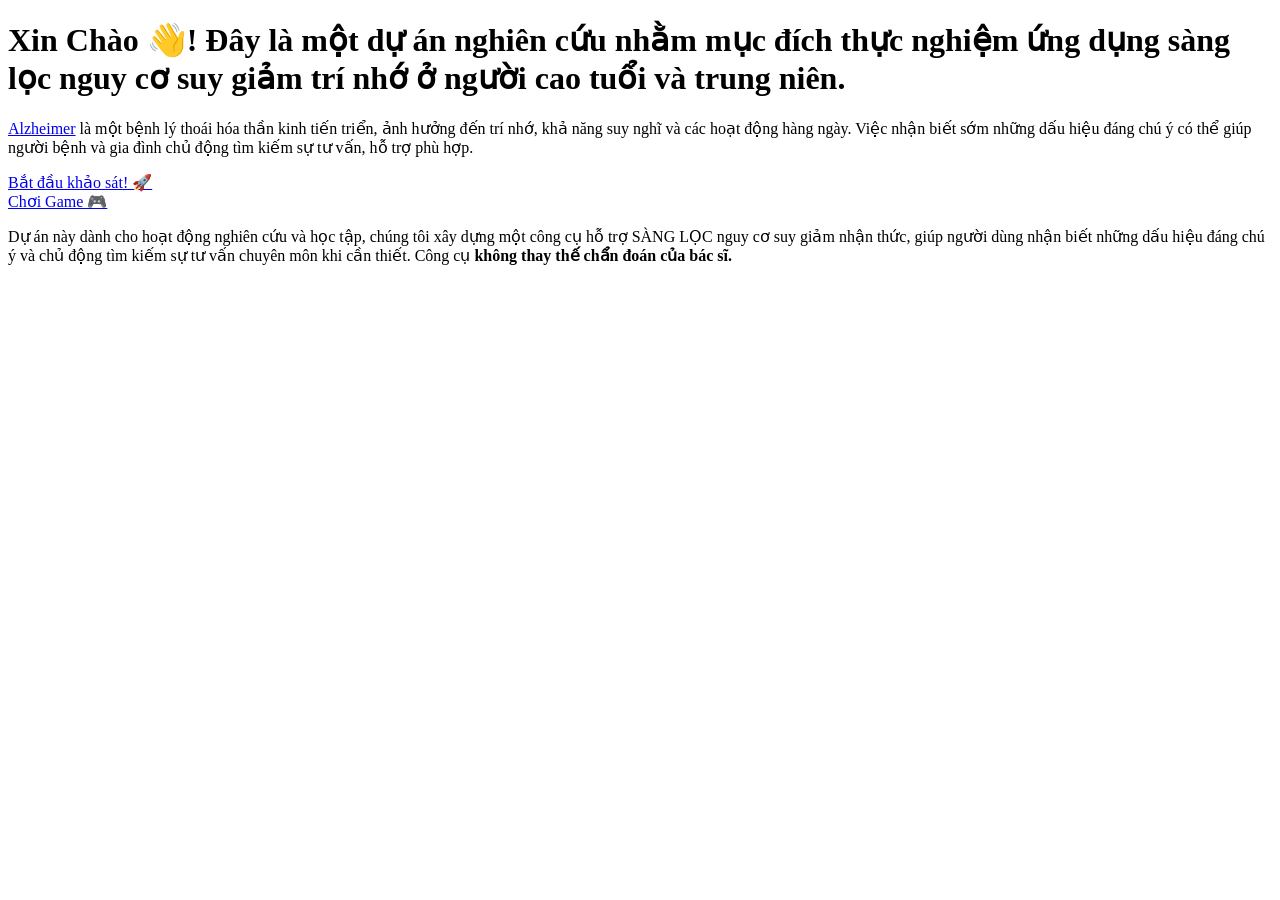
==== index.html @ fdecd872 "Add files via upload" ====
<!DOCTYPE html>
<html>

<head>
    <meta charset="UTF-8">
    <meta name="viewport" content="width=device-width, initial-scale=1.0">
    <title>Website Alzheimer</title>
    <link rel="stylesheet" href="home.css">
</head>

<body>
    <div class="home-card">
        <h1>Xin Chào 👋! Đây là một dự án nghiên cứu nhằm mục đích thực nghiệm ứng dụng sàng lọc nguy cơ suy giảm trí
            nhớ ở người cao tuổi và trung niên.</h1>
        <p><a href="https://www.alz.org/alzheimers-dementia/what-is-alzheimers">Alzheimer</a> là một bệnh lý thoái hóa
            thần kinh tiến triển, ảnh hưởng đến trí nhớ, khả năng suy nghĩ và các hoạt động hàng ngày. Việc nhận biết
            sớm những dấu hiệu đáng chú ý có thể giúp người bệnh và gia đình chủ động tìm kiếm sự tư vấn, hỗ trợ phù
            hợp.</p>
        <a href="survey.html" class="startbtn" id="startsurvey">
            Bắt đầu khảo sát! 🚀
        </a>
        <br>
        <a href="game.html" class="gamebtn">Chơi Game 🎮</a>
        <p>Dự án này dành cho hoạt động nghiên cứu và học tập, chúng tôi xây dựng một công cụ hỗ trợ SÀNG LỌC nguy cơ
            suy giảm nhận thức, giúp người dùng nhận biết những dấu
            hiệu đáng chú ý và chủ động tìm kiếm sự tư vấn chuyên môn khi cần thiết. Công cụ <b>không thay thế chẩn đoán
                của
                bác sĩ.</b>
    </div>
</body>

</html>
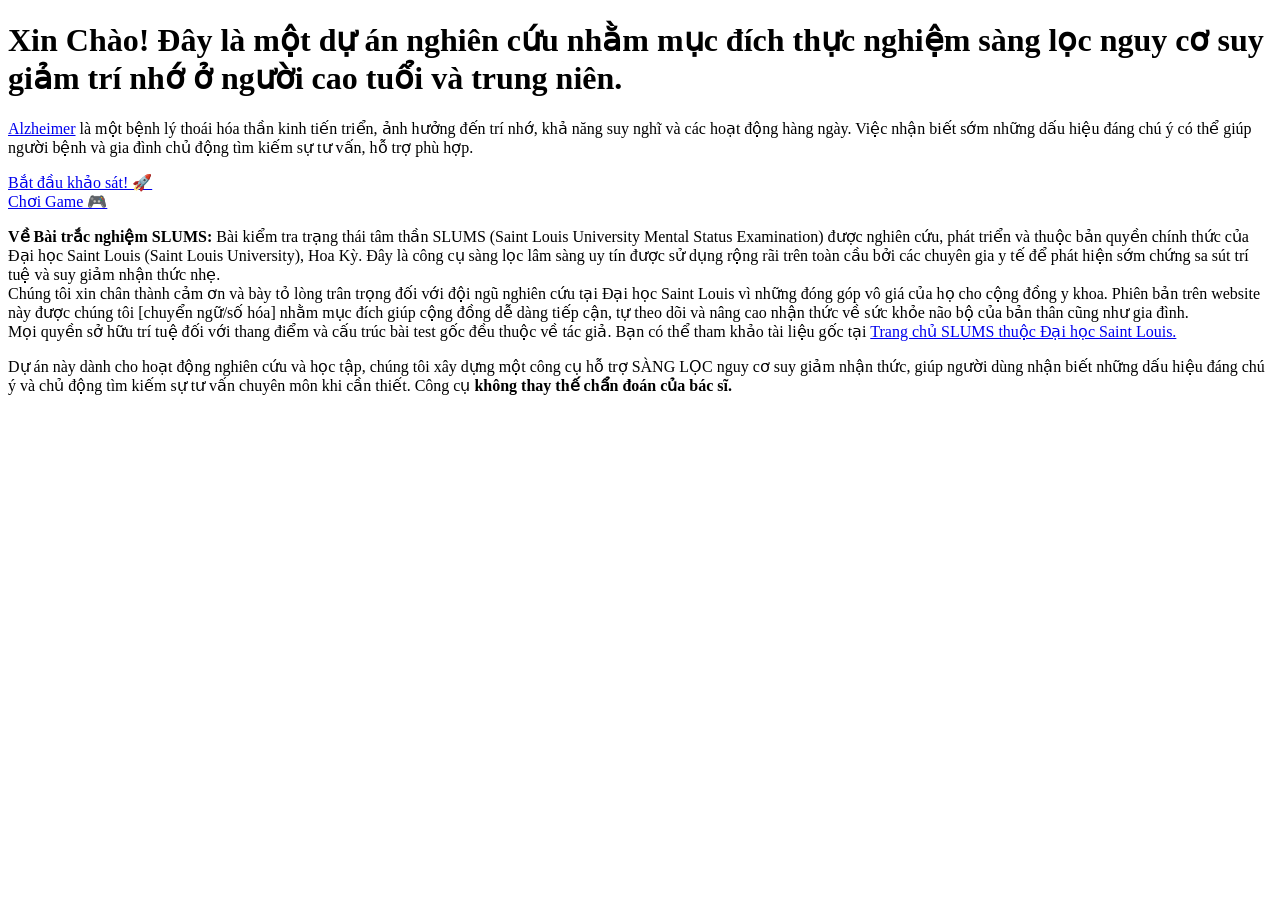
==== commit 95aa5c01: "Add files via upload" ====
--- a/index.html
+++ b/index.html
@@ -10,7 +10,7 @@
 
 <body>
     <div class="home-card">
-        <h1>Xin Chào 👋! Đây là một dự án nghiên cứu nhằm mục đích thực nghiệm ứng dụng sàng lọc nguy cơ suy giảm trí
+        <h1>Xin Chào! Đây là một dự án nghiên cứu nhằm mục đích thực nghiệm sàng lọc nguy cơ suy giảm trí
             nhớ ở người cao tuổi và trung niên.</h1>
         <p><a href="https://www.alz.org/alzheimers-dementia/what-is-alzheimers">Alzheimer</a> là một bệnh lý thoái hóa
             thần kinh tiến triển, ảnh hưởng đến trí nhớ, khả năng suy nghĩ và các hoạt động hàng ngày. Việc nhận biết
@@ -21,6 +21,23 @@
         </a>
         <br>
         <a href="game.html" class="gamebtn">Chơi Game 🎮</a>
+        <br>
+        <p><strong>Về Bài trắc nghiệm SLUMS:</strong>
+            Bài kiểm tra trạng thái tâm thần SLUMS (Saint Louis University Mental Status Examination) được nghiên cứu,
+            phát triển và thuộc bản quyền chính thức của Đại học Saint Louis (Saint Louis University), Hoa Kỳ. Đây là
+            công cụ sàng lọc lâm sàng uy tín được sử dụng rộng rãi trên toàn cầu bởi các chuyên gia y tế để phát hiện
+            sớm chứng sa sút trí tuệ và suy giảm nhận thức nhẹ.
+            <br>
+            Chúng tôi xin chân thành cảm ơn và bày tỏ lòng trân trọng đối với đội ngũ nghiên cứu tại Đại học Saint Louis
+            vì những đóng góp vô giá của họ cho cộng đồng y khoa. Phiên bản trên website này được chúng tôi [chuyển
+            ngữ/số hóa] nhằm mục đích giúp cộng đồng dễ dàng tiếp cận, tự theo dõi và nâng cao nhận thức về sức khỏe não
+            bộ của bản thân cũng như gia đình.
+            <br>
+            Mọi quyền sở hữu trí tuệ đối với thang điểm và cấu trúc bài test gốc đều thuộc về tác giả. Bạn có thể tham
+            khảo tài liệu gốc tại <a
+                href="https://www.slu.edu/medicine/internal-medicine/geriatric-medicine/aging-successfully/mental-status-exam.php">Trang
+                chủ SLUMS thuộc Đại học Saint Louis.</a>
+        </p>
         <p>Dự án này dành cho hoạt động nghiên cứu và học tập, chúng tôi xây dựng một công cụ hỗ trợ SÀNG LỌC nguy cơ
             suy giảm nhận thức, giúp người dùng nhận biết những dấu
             hiệu đáng chú ý và chủ động tìm kiếm sự tư vấn chuyên môn khi cần thiết. Công cụ <b>không thay thế chẩn đoán
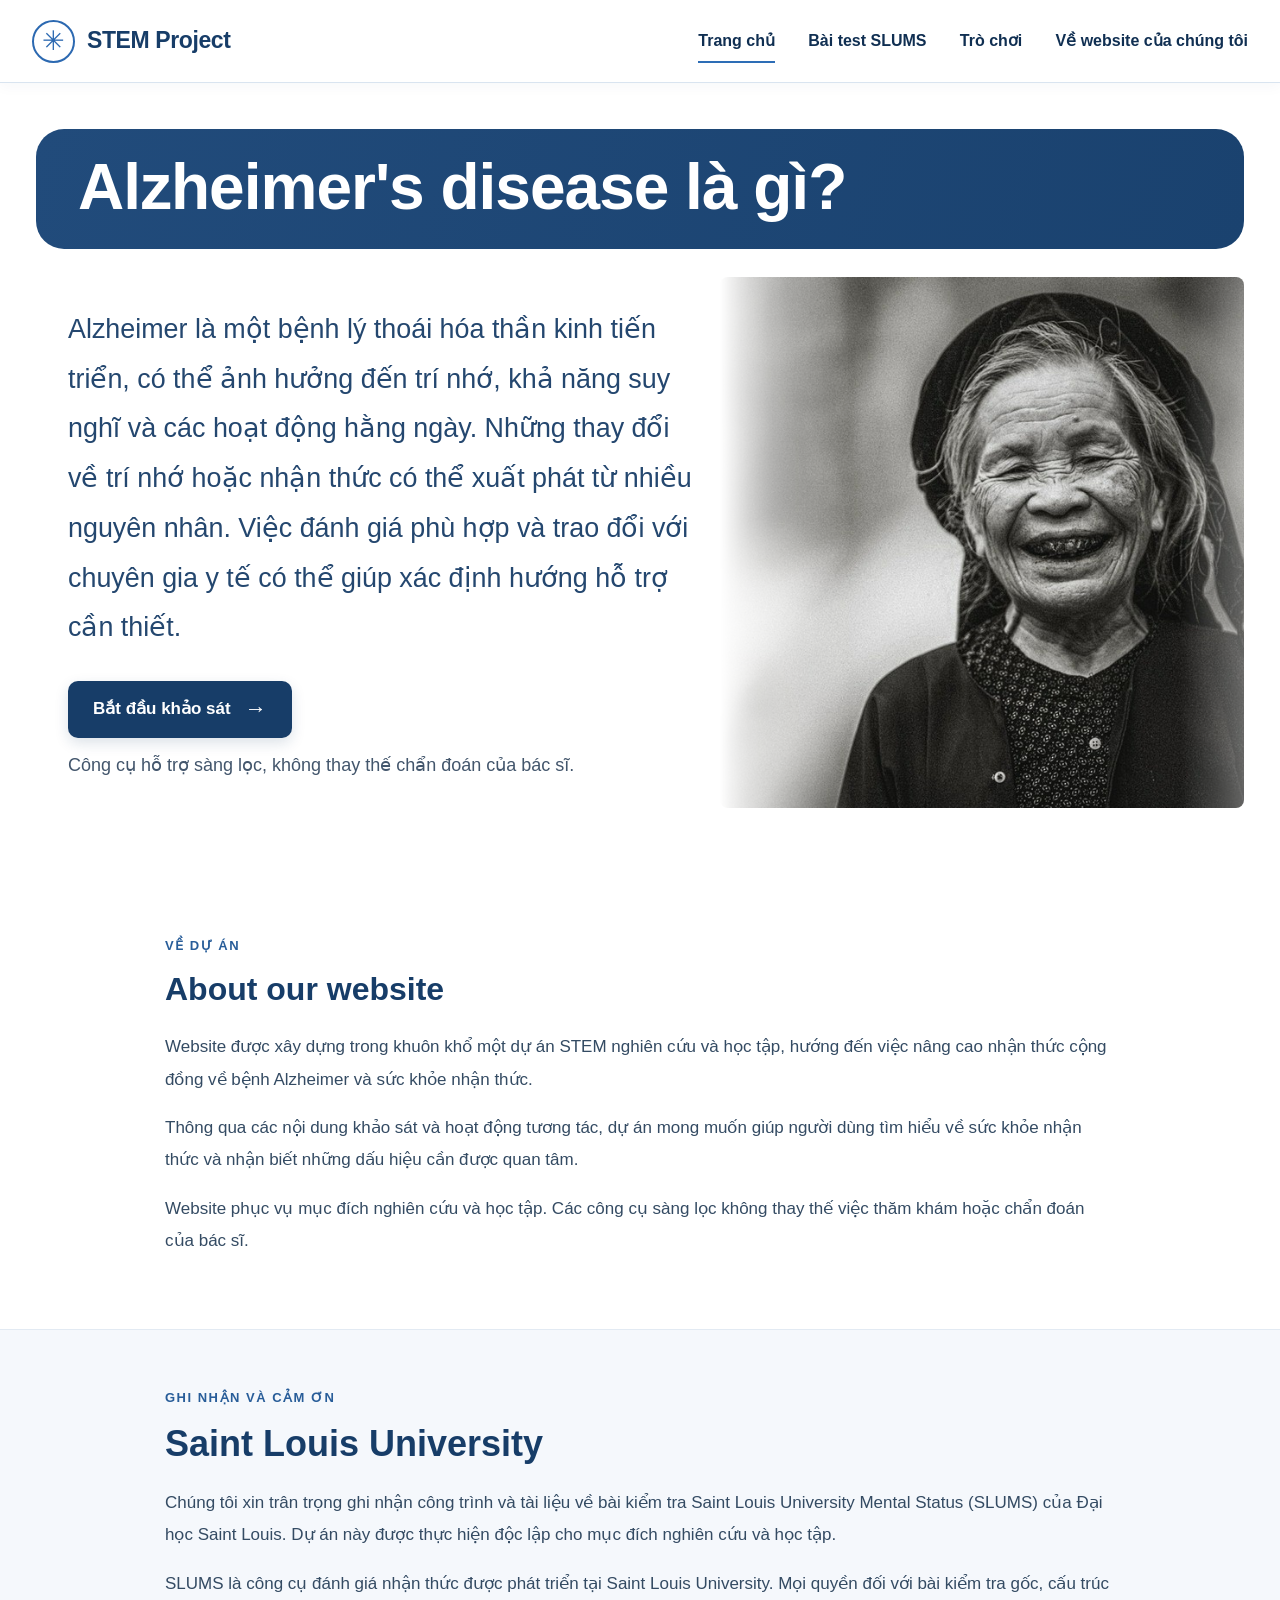
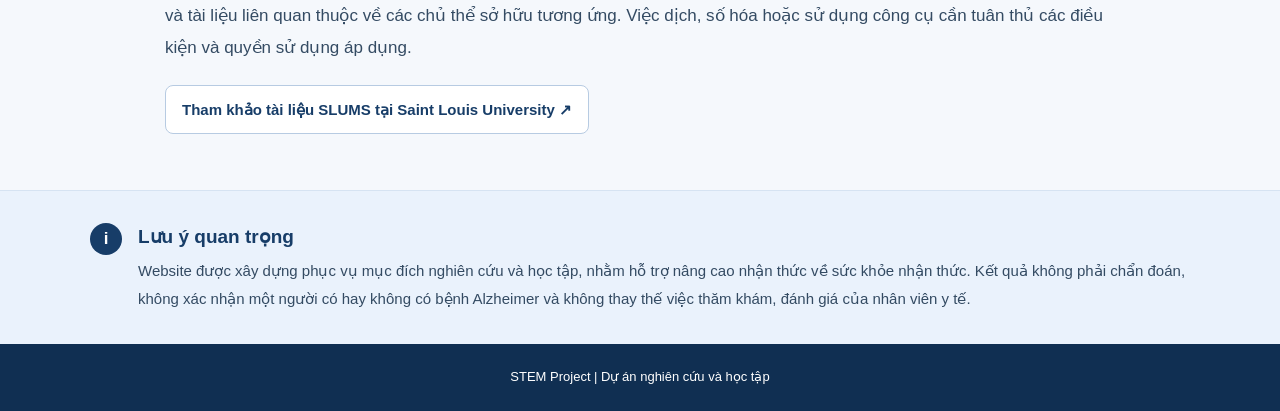
==== commit d16ef03e: "Add files via upload" ====
--- a/index.html
+++ b/index.html
@@ -1,49 +1,160 @@
-<!DOCTYPE html>
-<html>
-
-<head>
-    <meta charset="UTF-8">
-    <meta name="viewport" content="width=device-width, initial-scale=1.0">
-    <title>Website Alzheimer</title>
-    <link rel="stylesheet" href="home.css">
-</head>
-
-<body>
-    <div class="home-card">
-        <h1>Xin Chào! Đây là một dự án nghiên cứu nhằm mục đích thực nghiệm sàng lọc nguy cơ suy giảm trí
-            nhớ ở người cao tuổi và trung niên.</h1>
-        <p><a href="https://www.alz.org/alzheimers-dementia/what-is-alzheimers">Alzheimer</a> là một bệnh lý thoái hóa
-            thần kinh tiến triển, ảnh hưởng đến trí nhớ, khả năng suy nghĩ và các hoạt động hàng ngày. Việc nhận biết
-            sớm những dấu hiệu đáng chú ý có thể giúp người bệnh và gia đình chủ động tìm kiếm sự tư vấn, hỗ trợ phù
-            hợp.</p>
-        <a href="survey.html" class="startbtn" id="startsurvey">
-            Bắt đầu khảo sát! 🚀
-        </a>
-        <br>
-        <a href="game.html" class="gamebtn">Chơi Game 🎮</a>
-        <br>
-        <p><strong>Về Bài trắc nghiệm SLUMS:</strong>
-            Bài kiểm tra trạng thái tâm thần SLUMS (Saint Louis University Mental Status Examination) được nghiên cứu,
-            phát triển và thuộc bản quyền chính thức của Đại học Saint Louis (Saint Louis University), Hoa Kỳ. Đây là
-            công cụ sàng lọc lâm sàng uy tín được sử dụng rộng rãi trên toàn cầu bởi các chuyên gia y tế để phát hiện
-            sớm chứng sa sút trí tuệ và suy giảm nhận thức nhẹ.
-            <br>
-            Chúng tôi xin chân thành cảm ơn và bày tỏ lòng trân trọng đối với đội ngũ nghiên cứu tại Đại học Saint Louis
-            vì những đóng góp vô giá của họ cho cộng đồng y khoa. Phiên bản trên website này được chúng tôi [chuyển
-            ngữ/số hóa] nhằm mục đích giúp cộng đồng dễ dàng tiếp cận, tự theo dõi và nâng cao nhận thức về sức khỏe não
-            bộ của bản thân cũng như gia đình.
-            <br>
-            Mọi quyền sở hữu trí tuệ đối với thang điểm và cấu trúc bài test gốc đều thuộc về tác giả. Bạn có thể tham
-            khảo tài liệu gốc tại <a
-                href="https://www.slu.edu/medicine/internal-medicine/geriatric-medicine/aging-successfully/mental-status-exam.php">Trang
-                chủ SLUMS thuộc Đại học Saint Louis.</a>
-        </p>
-        <p>Dự án này dành cho hoạt động nghiên cứu và học tập, chúng tôi xây dựng một công cụ hỗ trợ SÀNG LỌC nguy cơ
-            suy giảm nhận thức, giúp người dùng nhận biết những dấu
-            hiệu đáng chú ý và chủ động tìm kiếm sự tư vấn chuyên môn khi cần thiết. Công cụ <b>không thay thế chẩn đoán
-                của
-                bác sĩ.</b>
-    </div>
-</body>
-
+<!DOCTYPE html>
+<html lang="vi">
+
+<head>
+    <meta charset="UTF-8">
+    <meta name="viewport" content="width=device-width, initial-scale=1.0">
+    <meta name="theme-color" content="#173D68">
+    <title>STEM Project | Alzheimer</title>
+    <link rel="stylesheet" href="home.css">
+</head>
+
+<body>
+    <header class="site-header">
+        <div class="nav-container">
+            <a class="brand" href="index.html" aria-label="STEM Project - Trang chủ">
+                <span class="brand-icon" aria-hidden="true">✳</span>
+                <span class="brand-name">STEM Project</span>
+            </a>
+
+            <button class="menu-toggle" id="menuToggle" type="button" aria-expanded="false" aria-controls="mainNav">
+                <span class="menu-icon" aria-hidden="true">
+                    <span></span><span></span><span></span>
+                </span>
+                <span>MENU</span>
+            </button>
+
+            <nav class="main-nav" id="mainNav" aria-label="Điều hướng chính">
+                <a class="nav-link active" href="index.html">Trang chủ</a>
+                <a class="nav-link" href="survey.html">Bài test SLUMS</a>
+                <a class="nav-link" href="game.html">Trò chơi</a>
+                <a class="nav-link" href="#about">Về website của chúng tôi</a>
+            </nav>
+        </div>
+    </header>
+
+    <main>
+        <section class="intro-section" aria-labelledby="alzheimer-title">
+            <h1 class="title-band" id="alzheimer-title">Alzheimer's disease là gì?</h1>
+
+            <div class="intro-grid">
+                <div class="intro">
+                    <p>
+                        Alzheimer là một bệnh lý thoái hóa thần kinh tiến triển, có thể ảnh hưởng
+                        đến trí nhớ, khả năng suy nghĩ và các hoạt động hằng ngày. Những thay đổi
+                        về trí nhớ hoặc nhận thức có thể xuất phát từ nhiều nguyên nhân.
+                        Việc đánh giá phù hợp và trao đổi với chuyên gia y tế có thể giúp xác định
+                        hướng hỗ trợ cần thiết.
+                    </p>
+
+                    <a href="survey.html" class="start-btn" id="startsurvey">
+                        Bắt đầu khảo sát <span aria-hidden="true">→</span>
+                    </a>
+                    <p class="button-note">
+                        Công cụ hỗ trợ sàng lọc, không thay thế chẩn đoán của bác sĩ.
+                    </p>
+                </div>
+
+                <div class="intro-image-wrap">
+                    <img class="intro-image" src="nguoi-gia-old-man.jpg">
+                </div>
+            </div>
+        </section>
+
+        <section class="about-section" id="about">
+            <div class="section-inner">
+                <p class="eyebrow">VỀ DỰ ÁN</p>
+
+                <h2>About our website</h2>
+
+                <p>
+                    Website được xây dựng trong khuôn khổ một dự án STEM nghiên cứu
+                    và học tập, hướng đến việc nâng cao nhận thức cộng đồng về bệnh
+                    Alzheimer và sức khỏe nhận thức.
+                </p>
+
+                <p>
+                    Thông qua các nội dung khảo sát và hoạt động tương tác, dự án
+                    mong muốn giúp người dùng tìm hiểu về sức khỏe nhận thức và
+                    nhận biết những dấu hiệu cần được quan tâm.
+                </p>
+
+                <p>
+                    Website phục vụ mục đích nghiên cứu và học tập. Các công cụ
+                    sàng lọc không thay thế việc thăm khám hoặc chẩn đoán của bác sĩ.
+                </p>
+            </div>
+        </section>
+
+        <section class="acknowledgment-section">
+            <div class="section-inner">
+                <p class="eyebrow">GHI NHẬN VÀ CẢM ƠN</p>
+                <h2>Saint Louis University</h2>
+                <p>
+                    Chúng tôi xin trân trọng ghi nhận công trình và tài liệu về bài kiểm tra
+                    Saint Louis University Mental Status (SLUMS) của Đại học Saint Louis.
+                    Dự án này được thực hiện độc lập cho mục đích nghiên cứu và học tập.
+                </p>
+                <p>
+                    SLUMS là công cụ đánh giá nhận thức được phát triển tại Saint Louis University.
+                    Mọi quyền đối với bài kiểm tra gốc, cấu trúc và tài liệu liên quan thuộc về
+                    các chủ thể sở hữu tương ứng. Việc dịch, số hóa hoặc sử dụng công cụ cần tuân
+                    thủ các điều kiện và quyền sử dụng áp dụng.
+                </p>
+                <a class="source-link"
+                    href="https://www.slu.edu/medicine/internal-medicine/geriatric-medicine/aging-successfully/mental-status-exam.php"
+                    target="_blank" rel="noopener noreferrer">
+                    Tham khảo tài liệu SLUMS tại Saint Louis University ↗
+                </a>
+            </div>
+        </section>
+
+        <section class="disclaimer-section">
+            <div class="disclaimer-inner">
+                <span class="disclaimer-mark" aria-hidden="true">i</span>
+                <div>
+                    <h2>Lưu ý quan trọng</h2>
+                    <p>
+                        Website được xây dựng phục vụ mục đích nghiên cứu và học tập, nhằm hỗ trợ
+                        nâng cao nhận thức về sức khỏe nhận thức. Kết quả không phải chẩn đoán,
+                        không xác nhận một người có hay không có bệnh Alzheimer và không thay thế
+                        việc thăm khám, đánh giá của nhân viên y tế.
+                    </p>
+                </div>
+            </div>
+        </section>
+    </main>
+
+    <footer class="site-footer">
+        <p>STEM Project | Dự án nghiên cứu và học tập</p>
+    </footer>
+
+    <script>
+        const menuToggle = document.getElementById("menuToggle");
+        const mainNav = document.getElementById("mainNav");
+
+        menuToggle.addEventListener("click", () => {
+            const isOpen = menuToggle.getAttribute("aria-expanded") === "true";
+            menuToggle.setAttribute("aria-expanded", String(!isOpen));
+            mainNav.classList.toggle("active", !isOpen);
+        });
+
+        // Đóng menu sau khi chọn mục trên điện thoại.
+        mainNav.querySelectorAll("a").forEach((link) => {
+            link.addEventListener("click", () => {
+                menuToggle.setAttribute("aria-expanded", "false");
+                mainNav.classList.remove("active");
+            });
+        });
+
+        // Nếu cửa sổ được phóng rộng lại, đặt menu về trạng thái mặc định.
+        window.addEventListener("resize", () => {
+            if (window.innerWidth > 768) {
+                menuToggle.setAttribute("aria-expanded", "false");
+                mainNav.classList.remove("active");
+            }
+        });
+    </script>
+</body>
+
 </html>
--- a/home.css
+++ b/home.css
@@ -0,0 +1,665 @@
+.home-card p a {
+    display: inline;
+    line-height: inherit;
+}
+
+* {
+    margin: 0;
+    padding: 0;
+    box-sizing: border-box;
+}
+
+:root {
+    --navy: #173D68;
+    --navy-dark: #102F52;
+    --blue: #285D99;
+    --pale-blue: #EAF3FC;
+    --text: #24476F;
+    --muted: #43566C;
+    --border: #D9E4F0;
+    --white: #FFFFFF;
+}
+
+html {
+    scroll-behavior: smooth;
+    scroll-padding-top: 90px;
+}
+
+body {
+    min-height: 100vh;
+    font-family: "Segoe UI", Arial, sans-serif;
+    font-size: 17px;
+    line-height: 1.8;
+    color: var(--text);
+    background: #FFFFFF;
+    -webkit-text-size-adjust: 100%;
+}
+
+a {
+    color: inherit;
+}
+
+.site-header {
+    position: sticky;
+    top: 0;
+    z-index: 1000;
+    background: rgba(255, 255, 255, 0.97);
+    border-bottom: 1px solid var(--border);
+    box-shadow: 0 3px 14px rgba(23, 61, 104, 0.04);
+}
+
+.nav-container {
+    max-width: 1320px;
+    min-height: 82px;
+    margin: 0 auto;
+    padding: 12px 32px;
+    display: flex;
+    align-items: center;
+    justify-content: space-between;
+    gap: 25px;
+}
+
+.brand {
+    display: inline-flex;
+    align-items: center;
+    gap: 12px;
+    flex-shrink: 0;
+    text-decoration: none;
+    color: var(--navy);
+}
+
+.brand-icon {
+    width: 43px;
+    height: 43px;
+    display: grid;
+    place-items: center;
+    border: 2px solid #2C69B1;
+    border-radius: 50%;
+    color: #2C69B1;
+    font-size: 27px;
+    line-height: 1;
+}
+
+.brand-name {
+    font-size: 23px;
+    font-weight: 750;
+    letter-spacing: -0.4px;
+}
+
+.main-nav {
+    display: flex;
+    align-items: center;
+    justify-content: center;
+    gap: clamp(16px, 2.6vw, 38px);
+}
+
+.nav-link {
+    position: relative;
+    display: inline-flex;
+    align-items: center;
+    min-height: 44px;
+    color: var(--navy-dark);
+    font-size: 16px;
+    font-weight: 600;
+    text-decoration: none;
+    white-space: nowrap;
+}
+
+.nav-link::after {
+    content: "";
+    position: absolute;
+    bottom: 0;
+    left: 0;
+    width: 0;
+    height: 2px;
+    background: #2D6DB6;
+    transition: width 0.2s ease;
+}
+
+.nav-link:hover::after,
+.nav-link.active::after {
+    width: 100%;
+}
+
+.menu-toggle {
+    display: none;
+    align-items: center;
+    justify-content: center;
+    gap: 10px;
+    min-height: 46px;
+    padding: 8px 15px;
+    border: 1px solid #AFC5E0;
+    border-radius: 28px;
+    background: #FFFFFF;
+    color: var(--navy);
+    font-size: 15px;
+    font-weight: 700;
+    cursor: pointer;
+}
+
+.menu-icon {
+    width: 20px;
+    display: flex;
+    flex-direction: column;
+    gap: 5px;
+}
+
+.menu-icon span {
+    display: block;
+    width: 20px;
+    height: 2px;
+    border-radius: 2px;
+    background: var(--navy);
+    transition: transform 0.2s ease, opacity 0.2s ease;
+}
+
+.menu-toggle[aria-expanded="true"] .menu-icon span:first-child {
+    transform: translateY(7px) rotate(45deg);
+}
+
+.menu-toggle[aria-expanded="true"] .menu-icon span:nth-child(2) {
+    opacity: 0;
+}
+
+.menu-toggle[aria-expanded="true"] .menu-icon span:last-child {
+    transform: translateY(-7px) rotate(-45deg);
+}
+
+/* Thanh tiêu đề độc lập, trải dài gần hết chiều ngang */
+.intro-section {
+    max-width: 1440px;
+    margin: 0 auto;
+    padding: 46px 36px 70px;
+}
+
+.title-band {
+    width: 100%;
+    margin: 0 auto 28px;
+    padding: 18px 42px 22px;
+    border-radius: 28px;
+    background: linear-gradient(110deg, #214B7B, #1A426F);
+    color: #FFFFFF;
+    font-size: clamp(34px, 5vw, 66px);
+    font-weight: 750;
+    line-height: 1.25;
+    letter-spacing: -1px;
+    overflow-wrap: anywhere;
+}
+
+/* Nội dung và ảnh nằm dưới thanh tiêu đề */
+.intro-grid {
+    display: grid;
+    grid-template-columns: minmax(0, 1.2fr) minmax(0, 0.95fr);
+    align-items: center;
+    gap: 22px;
+}
+
+.intro {
+    position: relative;
+    z-index: 2;
+    padding: 28px 0 28px 32px;
+}
+
+.intro>p:first-child {
+    max-width: 760px;
+    color: var(--text);
+    font-size: clamp(19px, 2.1vw, 27px);
+    line-height: 1.85;
+}
+
+.start-btn {
+    display: inline-flex;
+    align-items: center;
+    justify-content: center;
+    gap: 14px;
+    min-height: 54px;
+    margin-top: 28px;
+    padding: 13px 25px;
+    border-radius: 10px;
+    background: var(--navy);
+    color: #FFFFFF;
+    font-size: 17px;
+    font-weight: 700;
+    text-decoration: none;
+    box-shadow: 0 5px 14px rgba(23, 61, 104, 0.15);
+    transition: background 0.2s ease, transform 0.2s ease;
+}
+
+.start-btn span {
+    font-size: 22px;
+    line-height: 1;
+}
+
+.start-btn:hover {
+    background: #285B91;
+    transform: translateY(-2px);
+}
+
+.start-btn:focus-visible,
+.nav-link:focus-visible,
+.menu-toggle:focus-visible,
+.source-link:focus-visible {
+    outline: 3px solid #77A9E4;
+    outline-offset: 4px;
+}
+
+.button-note {
+    margin-top: 12px;
+    color: var(--muted);
+    font-size: 18px;
+    line-height: 1.7;
+}
+
+/* Ảnh fade mềm ở rìa, không làm mờ khuôn mặt */
+.intro-image-wrap {
+    position: relative;
+    min-width: 0;
+    align-self: stretch;
+    min-height: 400px;
+    display: flex;
+    align-items: center;
+    overflow: hidden;
+    -webkit-mask-image: linear-gradient(to right,
+            transparent 0%,
+            rgba(0, 0, 0, 0.35) 9%,
+            #000 25%,
+            #000 88%,
+            rgba(0, 0, 0, 0.65) 100%);
+    mask-image: linear-gradient(to right,
+            transparent 0%,
+            rgba(0, 0, 0, 0.35) 9%,
+            #000 25%,
+            #000 88%,
+            rgba(0, 0, 0, 0.65) 100%);
+}
+
+.intro-image {
+    display: block;
+    width: 100%;
+    height: 100%;
+    min-height: 400px;
+    max-height: 590px;
+    object-fit: cover;
+    object-position: center 35%;
+    border-radius: 8px;
+}
+
+.acknowledgment-section {
+    padding: 56px 28px;
+    background: #F5F8FC;
+    border-top: 1px solid #E2EAF3;
+}
+
+.section-inner {
+    max-width: 950px;
+    margin: 0 auto;
+}
+
+.eyebrow {
+    margin-bottom: 9px;
+    color: var(--blue);
+    font-size: 13px;
+    font-weight: 800;
+    letter-spacing: 1.5px;
+}
+
+.section-inner h2 {
+    margin-bottom: 18px;
+    color: var(--navy);
+    font-size: clamp(27px, 3vw, 36px);
+    line-height: 1.4;
+}
+
+.section-inner p:not(.eyebrow) {
+    margin-bottom: 16px;
+    color: #344B63;
+    font-size: 17px;
+    line-height: 1.9;
+}
+
+.source-link {
+    display: inline-flex;
+    align-items: center;
+    min-height: 46px;
+    margin-top: 5px;
+    padding: 10px 16px;
+    border: 1px solid #B7CBE2;
+    border-radius: 8px;
+    color: var(--navy);
+    font-size: 15px;
+    font-weight: 700;
+    text-decoration: none;
+    background: #FFFFFF;
+}
+
+.source-link:hover {
+    background: var(--pale-blue);
+}
+
+/* Disclaimer */
+.disclaimer-section {
+    padding: 32px 28px;
+    background: #EAF2FC;
+    border-top: 1px solid #D6E3F2;
+}
+
+.disclaimer-inner {
+    max-width: 1100px;
+    margin: 0 auto;
+    display: flex;
+    align-items: flex-start;
+    gap: 16px;
+}
+
+.disclaimer-mark {
+    flex: 0 0 32px;
+    width: 32px;
+    height: 32px;
+    display: grid;
+    place-items: center;
+    border-radius: 50%;
+    background: var(--navy);
+    color: #FFFFFF;
+    font-weight: 800;
+}
+
+.disclaimer-inner h2 {
+    margin-bottom: 5px;
+    color: var(--navy);
+    font-size: 19px;
+    line-height: 1.5;
+}
+
+.disclaimer-inner p {
+    color: #344B63;
+    font-size: 15px;
+    line-height: 1.85;
+}
+
+.site-footer {
+    padding: 22px 20px;
+    background: var(--navy-dark);
+    color: #FFFFFF;
+    text-align: center;
+}
+
+.site-footer p {
+    font-size: 13px;
+    line-height: 1.7;
+}
+
+/* Tablet */
+@media (max-width: 1000px) {
+    .nav-container {
+        padding-left: 22px;
+        padding-right: 22px;
+        gap: 16px;
+    }
+
+    .brand-name {
+        font-size: 20px;
+    }
+
+    .main-nav {
+        gap: 16px;
+    }
+
+    .nav-link {
+        font-size: 14px;
+    }
+
+    .intro-section {
+        padding-left: 24px;
+        padding-right: 24px;
+    }
+
+    .title-band {
+        padding-left: 30px;
+        padding-right: 30px;
+    }
+
+    .intro {
+        padding-left: 10px;
+    }
+}
+
+/* Mobile: menu thu gọn có chữ MENU */
+@media (max-width: 768px) {
+    html {
+        scroll-padding-top: 75px;
+    }
+
+    .nav-container {
+        min-height: 70px;
+        padding: 10px 16px;
+        flex-wrap: wrap;
+        gap: 10px;
+    }
+
+    .brand {
+        gap: 9px;
+    }
+
+    .brand-icon {
+        width: 36px;
+        height: 36px;
+        font-size: 22px;
+    }
+
+    .brand-name {
+        font-size: 18px;
+    }
+
+    .menu-toggle {
+        display: inline-flex;
+        margin-left: auto;
+        min-height: 44px;
+        padding: 8px 12px;
+        font-size: 13px;
+    }
+
+    .main-nav {
+        display: none;
+        flex-basis: 100%;
+        width: 100%;
+        flex-direction: column;
+        align-items: stretch;
+        gap: 3px;
+        padding: 12px 0 5px;
+        border-top: 1px solid var(--border);
+    }
+
+    .main-nav.active {
+        display: flex;
+    }
+
+    .nav-link {
+        min-height: 46px;
+        padding: 9px 12px;
+        border-radius: 7px;
+        font-size: 16px;
+    }
+
+    .nav-link:hover {
+        background: var(--pale-blue);
+    }
+
+    .nav-link::after {
+        display: none;
+    }
+
+    .intro-section {
+        padding: 27px 17px 43px;
+    }
+
+    .title-band {
+        margin-bottom: 19px;
+        padding: 16px 18px 18px;
+        border-radius: 17px;
+        font-size: clamp(28px, 7.2vw, 42px);
+        line-height: 1.3;
+        letter-spacing: -0.5px;
+    }
+
+    .intro-grid {
+        grid-template-columns: 1fr;
+        gap: 8px;
+    }
+
+    .intro {
+        padding: 10px 3px 8px;
+    }
+
+    .intro>p:first-child {
+        font-size: 18px;
+        line-height: 1.9;
+    }
+
+    .start-btn {
+        width: 100%;
+        min-height: 52px;
+        margin-top: 22px;
+        font-size: 16px;
+    }
+
+    .button-note {
+        font-size: 13px;
+    }
+
+    .intro-image-wrap {
+        min-height: 280px;
+        max-height: 390px;
+        margin-top: 8px;
+        border-radius: 12px;
+        -webkit-mask-image: linear-gradient(to bottom,
+                transparent 0%,
+                rgba(0, 0, 0, 0.45) 7%,
+                #000 20%,
+                #000 85%,
+                rgba(0, 0, 0, 0.65) 100%);
+        mask-image: linear-gradient(to bottom,
+                transparent 0%,
+                rgba(0, 0, 0, 0.45) 7%,
+                #000 20%,
+                #000 85%,
+                rgba(0, 0, 0, 0.65) 100%);
+    }
+
+    .intro-image {
+        min-height: 280px;
+        max-height: 390px;
+        object-position: center 30%;
+    }
+
+    .acknowledgment-section {
+        padding: 42px 20px;
+    }
+
+    .section-inner h2 {
+        font-size: 28px;
+    }
+
+    .section-inner p:not(.eyebrow) {
+        font-size: 16px;
+        line-height: 1.9;
+    }
+
+    .source-link {
+        width: 100%;
+        justify-content: center;
+        text-align: center;
+        font-size: 14px;
+    }
+
+    .disclaimer-section {
+        padding: 26px 19px;
+    }
+
+    .disclaimer-inner {
+        gap: 12px;
+    }
+
+    .disclaimer-inner h2 {
+        font-size: 17px;
+    }
+
+    .disclaimer-inner p {
+        font-size: 14px;
+        line-height: 1.9;
+    }
+}
+
+@media (max-width: 360px) {
+    .nav-container {
+        padding-left: 11px;
+        padding-right: 11px;
+    }
+
+    .brand-name {
+        font-size: 16px;
+    }
+
+    .menu-toggle {
+        gap: 7px;
+        padding: 8px 9px;
+    }
+
+    .title-band {
+        font-size: 27px;
+    }
+
+    .intro>p:first-child {
+        font-size: 17px;
+    }
+}
+
+@media (prefers-reduced-motion: reduce) {
+
+    *,
+    *::before,
+    *::after {
+        scroll-behavior: auto !important;
+        transition-duration: 0.01ms !important;
+    }
+}
+
+/* ABOUT OUR WEBSITE */
+.about-section {
+    padding: 56px 28px;
+    background: #FFFFFF;
+    scroll-margin-top: 100px;
+}
+
+.about-section .section-inner {
+    max-width: 950px;
+    margin: 0 auto;
+}
+
+.about-section h2 {
+    color: #173D68;
+    font-size: 32px;
+    margin-bottom: 20px;
+}
+
+.about-section p:not(.eyebrow) {
+    color: #344B63;
+    font-size: 17px;
+    line-height: 1.9;
+    margin-bottom: 16px;
+    text-align: left;
+}
+
+@media (max-width: 768px) {
+    .about-section {
+        padding: 36px 20px;
+        scroll-margin-top: 80px;
+    }
+
+    .about-section h2 {
+        font-size: 27px;
+    }
+
+    .about-section p:not(.eyebrow) {
+        font-size: 16px;
+    }
+}
